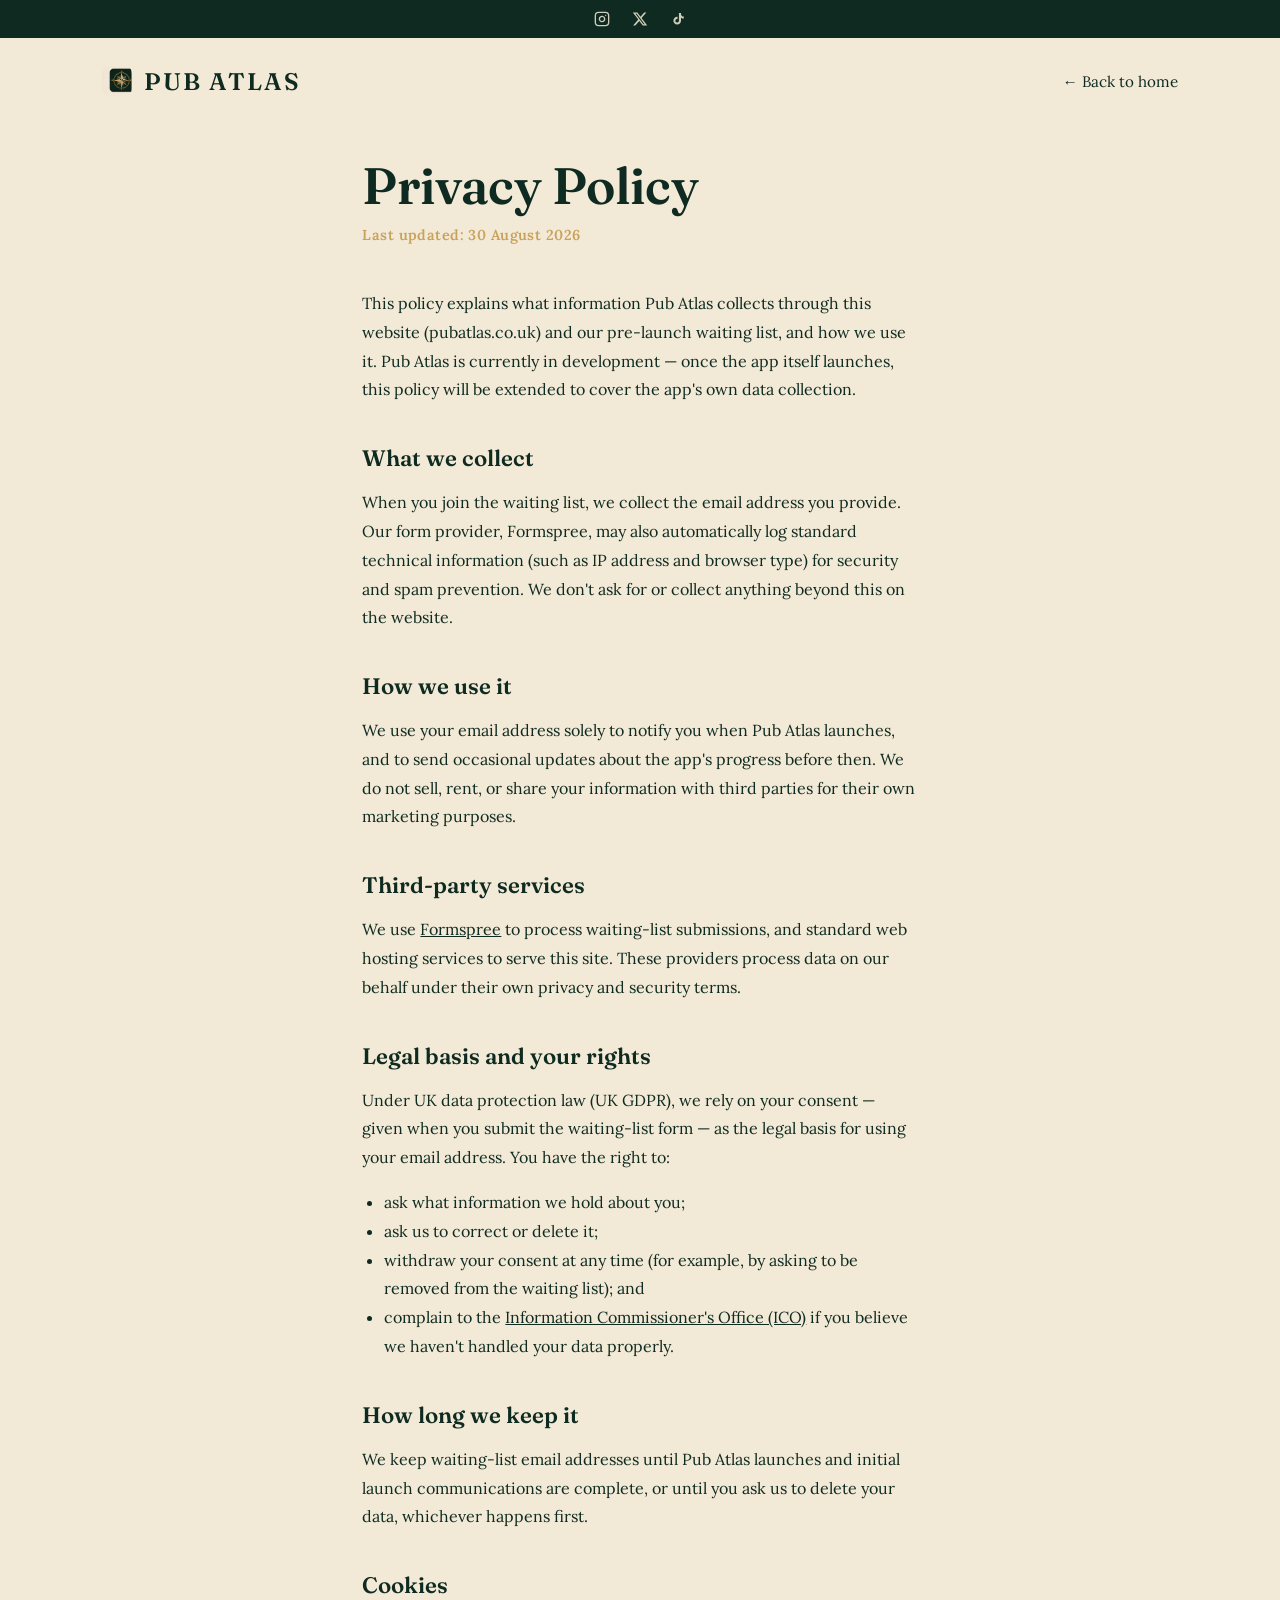
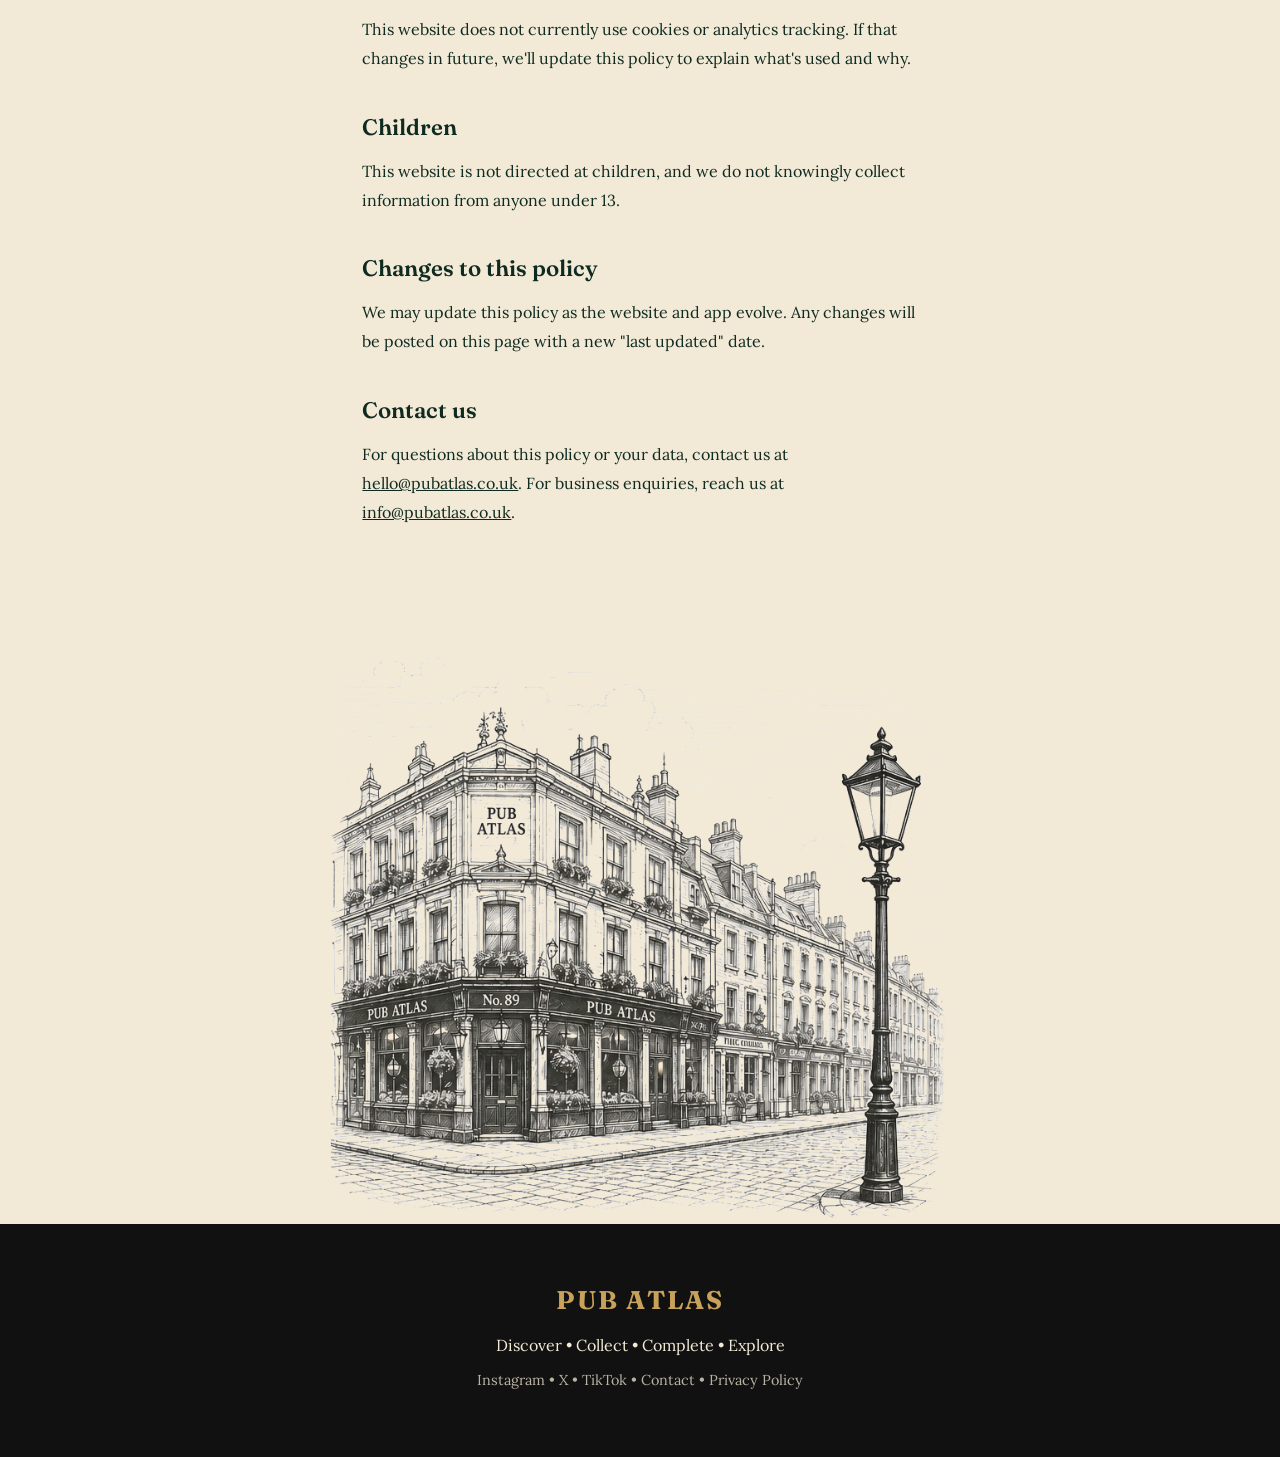
==== privacy.html @ c379e3a4 "Add files via upload" ====
<!DOCTYPE html>
<html lang="en">

<head>
    <meta charset="UTF-8">
    <meta name="viewport" content="width=device-width, initial-scale=1.0">

    <title>Privacy Policy | Pub Atlas</title>
    <meta name="description" content="How Pub Atlas collects and uses your information on pubatlas.co.uk and the waiting list.">
    <meta name="robots" content="noindex">

    <link rel="icon" href="assets/favicon/favicon.ico" sizes="any">
    <link rel="icon" type="image/png" sizes="32x32" href="assets/favicon/favicon-32.png">
    <link rel="icon" type="image/png" sizes="16x16" href="assets/favicon/favicon-16.png">
    <link rel="apple-touch-icon" sizes="180x180" href="assets/favicon/apple-touch-icon.png">

    <link rel="preconnect" href="https://fonts.googleapis.com">
    <link rel="preconnect" href="https://fonts.gstatic.com" crossorigin>
    <link href="https://fonts.googleapis.com/css2?family=Fraunces:opsz,wght@9..144,400;9..144,500;9..144,600;9..144,700&family=Lora:wght@400;500;600&display=swap" rel="stylesheet">

    <style>

        :root {
            --atlas-green: #0F2B21;
            --heritage-gold: #C8A15A;
            --vellum: #F2E9D6;
            --pub-black: #111111;
            --old-brick: #7A1F20;
        }

        * {
            box-sizing: border-box;
        }

        html {
            scroll-behavior: smooth;
        }

        body {
            margin: 0;
            color: var(--atlas-green);
            background-color: var(--vellum);
            font-family: "Lora", Georgia, serif;
        }

        img {
            max-width: 100%;
            display: block;
        }

        /* Top social bar */
        .top-bar {
            height: 38px;
            display: flex;
            justify-content: center;
            align-items: center;
            gap: 22px;
            background: var(--atlas-green);
        }

        .top-bar a {
            display: flex;
            color: var(--vellum);
            opacity: 0.85;
            transition: opacity 0.2s ease, color 0.2s ease;
        }

        .top-bar a:hover {
            opacity: 1;
            color: var(--heritage-gold);
        }

        .top-bar svg {
            width: 16px;
            height: 16px;
        }

        /* Nav */
        nav {
            max-width: 1400px;
            margin: 0 auto;
            padding: 28px 8%;
            display: flex;
            align-items: center;
            justify-content: space-between;
        }

        .brand {
            display: flex;
            align-items: center;
            gap: 12px;
            text-decoration: none;
        }

        .brand img {
            width: 30px;
            height: 30px;
            border-radius: 7px;
        }

        .brand span {
            font-family: "Fraunces", Georgia, serif;
            font-size: 1.5rem;
            font-weight: 600;
            letter-spacing: 0.08em;
            color: var(--atlas-green);
        }

        nav a.back {
            color: var(--atlas-green);
            text-decoration: none;
            font-size: 0.95rem;
        }

        nav a.back:hover {
            opacity: 0.6;
        }

        /* Article */
        main {
            max-width: 760px;
            margin: 0 auto;
            padding: 20px 8% 100px;
        }

        h1 {
            font-family: "Fraunces", Georgia, serif;
            font-size: clamp(2.4rem, 5vw, 3.2rem);
            font-weight: 600;
            margin: 10px 0 6px;
        }

        .updated {
            color: var(--heritage-gold);
            font-weight: 600;
            font-size: 0.9rem;
            letter-spacing: 0.03em;
            margin: 0 0 40px;
        }

        h2 {
            font-family: "Fraunces", Georgia, serif;
            font-size: 1.4rem;
            font-weight: 600;
            margin: 40px 0 14px;
        }

        p, li {
            line-height: 1.8;
            font-size: 1rem;
        }

        ul {
            padding-left: 22px;
        }

        a.inline {
            color: var(--atlas-green);
        }

        a.inline:hover {
            color: var(--old-brick);
        }

        strong {
            color: var(--atlas-green);
        }

        /* Footer */
        .footer-illustration {
            background: var(--vellum);
            display: flex;
            justify-content: center;
            padding: 0 8%;
            overflow: hidden;
        }

        .footer-illustration img {
            width: 100%;
            max-width: 620px;
            opacity: 0.9;
        }

        footer {
            padding: 45px 8% 55px;
            background: var(--pub-black);
            color: var(--vellum);
            text-align: center;
        }

        footer p {
            margin: 8px 0;
        }

        footer strong {
            color: var(--heritage-gold);
            font-family: "Fraunces", Georgia, serif;
            font-size: 1.6rem;
            letter-spacing: 0.08em;
        }

        .footer-links {
            font-size: 0.9rem;
            opacity: 0.75;
        }

        .footer-links a {
            color: inherit;
            text-decoration: none;
        }

        .footer-links a:hover {
            color: var(--heritage-gold);
        }

        @media (max-width: 700px) {
            nav {
                padding: 22px 7%;
            }

            .brand span {
                font-size: 1.2rem;
            }

            main {
                padding: 10px 7% 80px;
            }
        }

    </style>
</head>

<body>

    <!-- Top social bar -->
    <div class="top-bar">
        <a href="https://www.instagram.com/pubatlasuk/" target="_blank" rel="noopener" aria-label="Instagram">
            <svg viewBox="0 0 24 24" fill="none" stroke="currentColor" stroke-width="2" stroke-linecap="round" stroke-linejoin="round">
                <rect x="2" y="2" width="20" height="20" rx="5" ry="5"></rect>
                <path d="M16 11.37A4 4 0 1 1 12.63 8 4 4 0 0 1 16 11.37z"></path>
                <line x1="17.5" y1="6.5" x2="17.51" y2="6.5"></line>
            </svg>
        </a>
        <a href="https://x.com/pubatlasuk" target="_blank" rel="noopener" aria-label="X (Twitter)">
            <svg viewBox="0 0 24 24" fill="currentColor">
                <path d="M18.244 2.25h3.308l-7.227 8.26 8.502 11.24H16.17l-5.214-6.817L4.99 21.75H1.68l7.73-8.835L1.254 2.25H8.08l4.713 6.231zm-1.161 17.52h1.833L7.084 4.126H5.117z"></path>
            </svg>
        </a>
        <a href="https://www.tiktok.com/@pubatlasuk" target="_blank" rel="noopener" aria-label="TikTok">
            <svg viewBox="0 0 24 24" fill="currentColor">
                <path d="M16.5 3h-3.1v11.6a2.7 2.7 0 1 1-2.1-2.63V8.8a5.7 5.7 0 1 0 5.2 5.68V9.94a7.3 7.3 0 0 0 4.2 1.33V8.2a4.2 4.2 0 0 1-4.2-4.2z"></path>
            </svg>
        </a>
    </div>

    <nav>
        <a class="brand" href="index.html">
            <img src="assets/favicon/icon-192.png" alt="Pub Atlas compass mark">
            <span>PUB ATLAS</span>
        </a>

        <a class="back" href="index.html">← Back to home</a>
    </nav>

    <main>

        <h1>Privacy Policy</h1>
        <p class="updated">Last updated: 30 August 2026</p>

        <p>
            This policy explains what information Pub Atlas collects through this website
            (pubatlas.co.uk) and our pre-launch waiting list, and how we use it. Pub Atlas
            is currently in development — once the app itself launches, this policy will
            be extended to cover the app's own data collection.
        </p>

        <h2>What we collect</h2>
        <p>
            When you join the waiting list, we collect the email address you provide.
            Our form provider, Formspree, may also automatically log standard technical
            information (such as IP address and browser type) for security and spam
            prevention. We don't ask for or collect anything beyond this on the website.
        </p>

        <h2>How we use it</h2>
        <p>
            We use your email address solely to notify you when Pub Atlas launches, and
            to send occasional updates about the app's progress before then. We do not
            sell, rent, or share your information with third parties for their own
            marketing purposes.
        </p>

        <h2>Third-party services</h2>
        <p>
            We use <a class="inline" href="https://formspree.io/legal/privacy-policy" target="_blank" rel="noopener">Formspree</a>
            to process waiting-list submissions, and standard web hosting services to
            serve this site. These providers process data on our behalf under their own
            privacy and security terms.
        </p>

        <h2>Legal basis and your rights</h2>
        <p>
            Under UK data protection law (UK GDPR), we rely on your consent — given when
            you submit the waiting-list form — as the legal basis for using your email
            address. You have the right to:
        </p>
        <ul>
            <li>ask what information we hold about you;</li>
            <li>ask us to correct or delete it;</li>
            <li>withdraw your consent at any time (for example, by asking to be removed from the waiting list); and</li>
            <li>complain to the <a class="inline" href="https://ico.org.uk/make-a-complaint/" target="_blank" rel="noopener">Information Commissioner's Office (ICO)</a> if you believe we haven't handled your data properly.</li>
        </ul>

        <h2>How long we keep it</h2>
        <p>
            We keep waiting-list email addresses until Pub Atlas launches and initial
            launch communications are complete, or until you ask us to delete your data,
            whichever happens first.
        </p>

        <h2>Cookies</h2>
        <p>
            This website does not currently use cookies or analytics tracking. If that
            changes in future, we'll update this policy to explain what's used and why.
        </p>

        <h2>Children</h2>
        <p>
            This website is not directed at children, and we do not knowingly collect
            information from anyone under 13.
        </p>

        <h2>Changes to this policy</h2>
        <p>
            We may update this policy as the website and app evolve. Any changes will be
            posted on this page with a new "last updated" date.
        </p>

        <h2>Contact us</h2>
        <p>
            For questions about this policy or your data, contact us at
            <a class="inline" href="mailto:hello@pubatlas.co.uk">hello@pubatlas.co.uk</a>.
            For business enquiries, reach us at
            <a class="inline" href="mailto:info@pubatlas.co.uk">info@pubatlas.co.uk</a>.
        </p>

    </main>

    <div class="footer-illustration">
        <img src="assets/pubsketch-transparent.png" alt="" role="presentation">
    </div>

    <footer>
        <p><strong>PUB ATLAS</strong></p>

        <p>
            Discover • Collect • Complete • Explore
        </p>

        <p class="footer-links">
            <a href="https://www.instagram.com/pubatlasuk/" target="_blank" rel="noopener">Instagram</a> •
            <a href="https://x.com/pubatlasuk" target="_blank" rel="noopener">X</a> •
            <a href="https://www.tiktok.com/@pubatlasuk" target="_blank" rel="noopener">TikTok</a> •
            <a href="mailto:hello@pubatlas.co.uk">Contact</a> •
            <a href="privacy.html">Privacy Policy</a>
        </p>
    </footer>

</body>

</html>
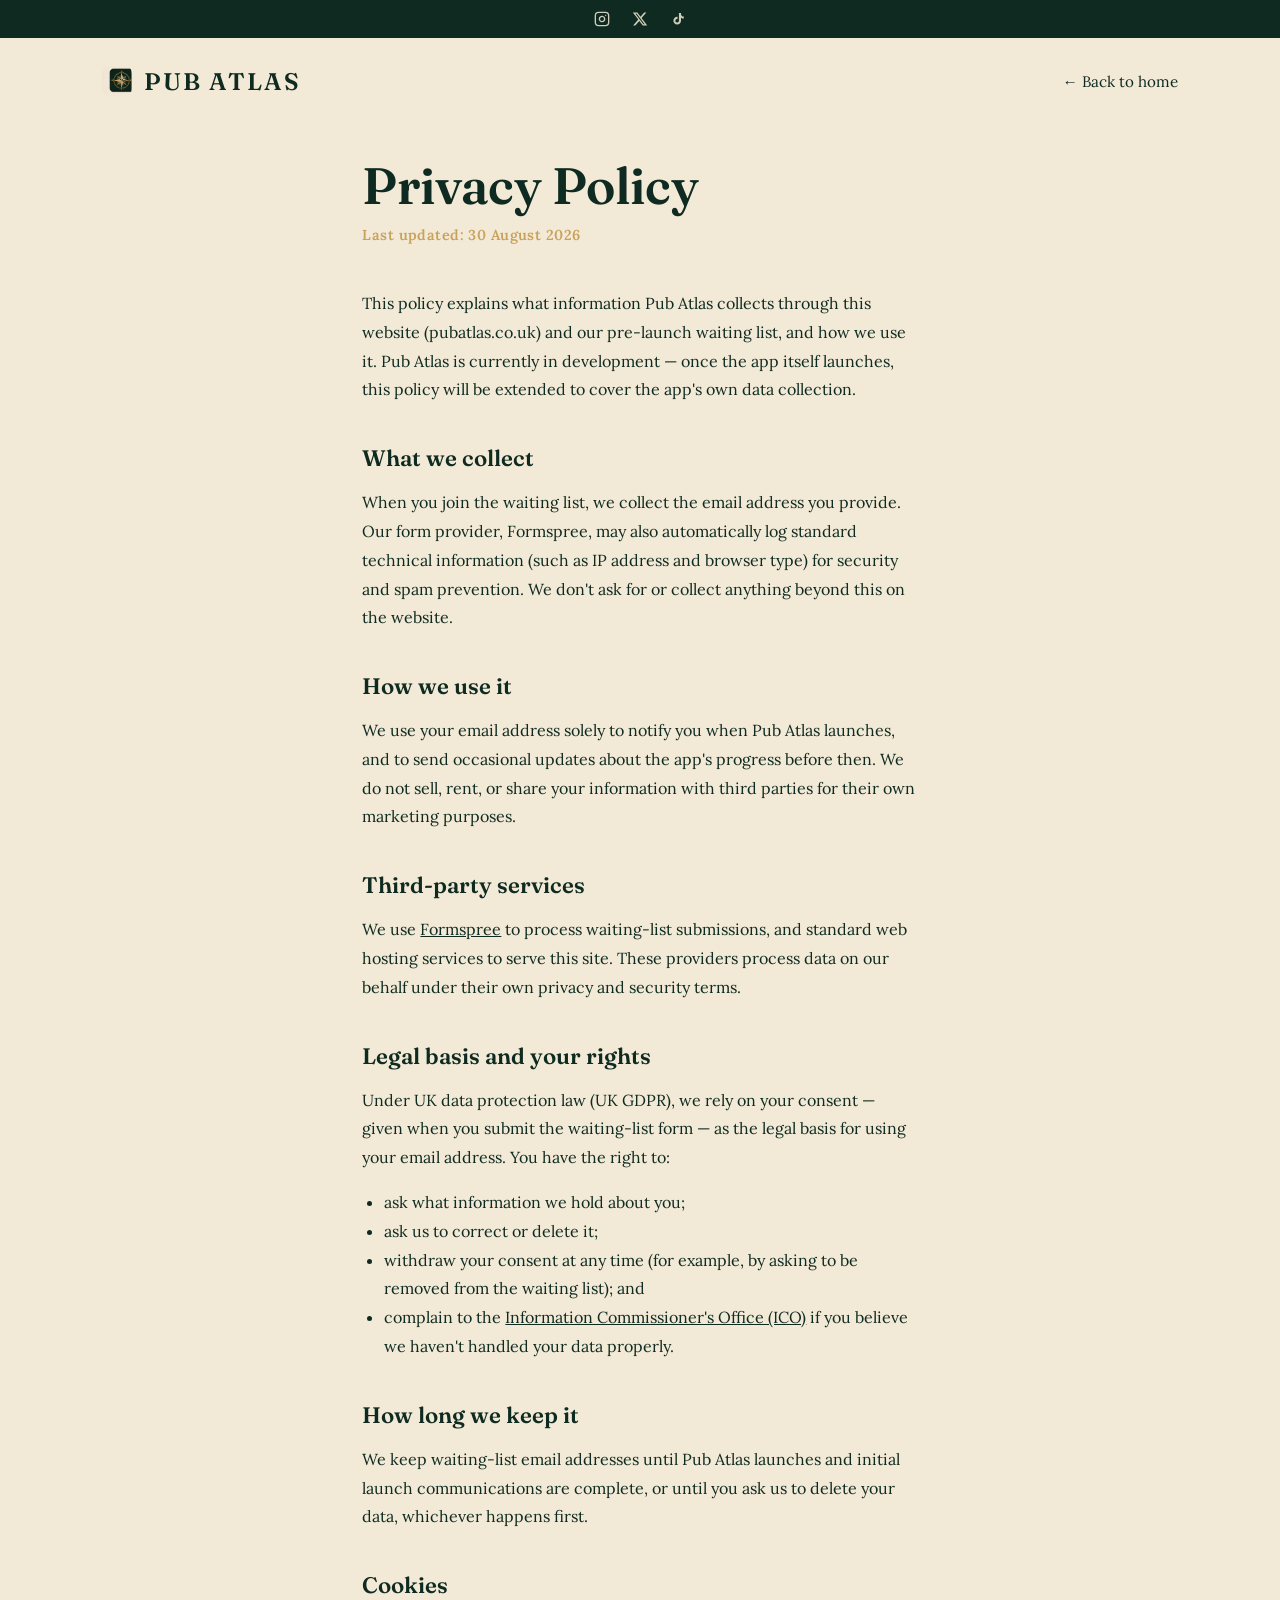
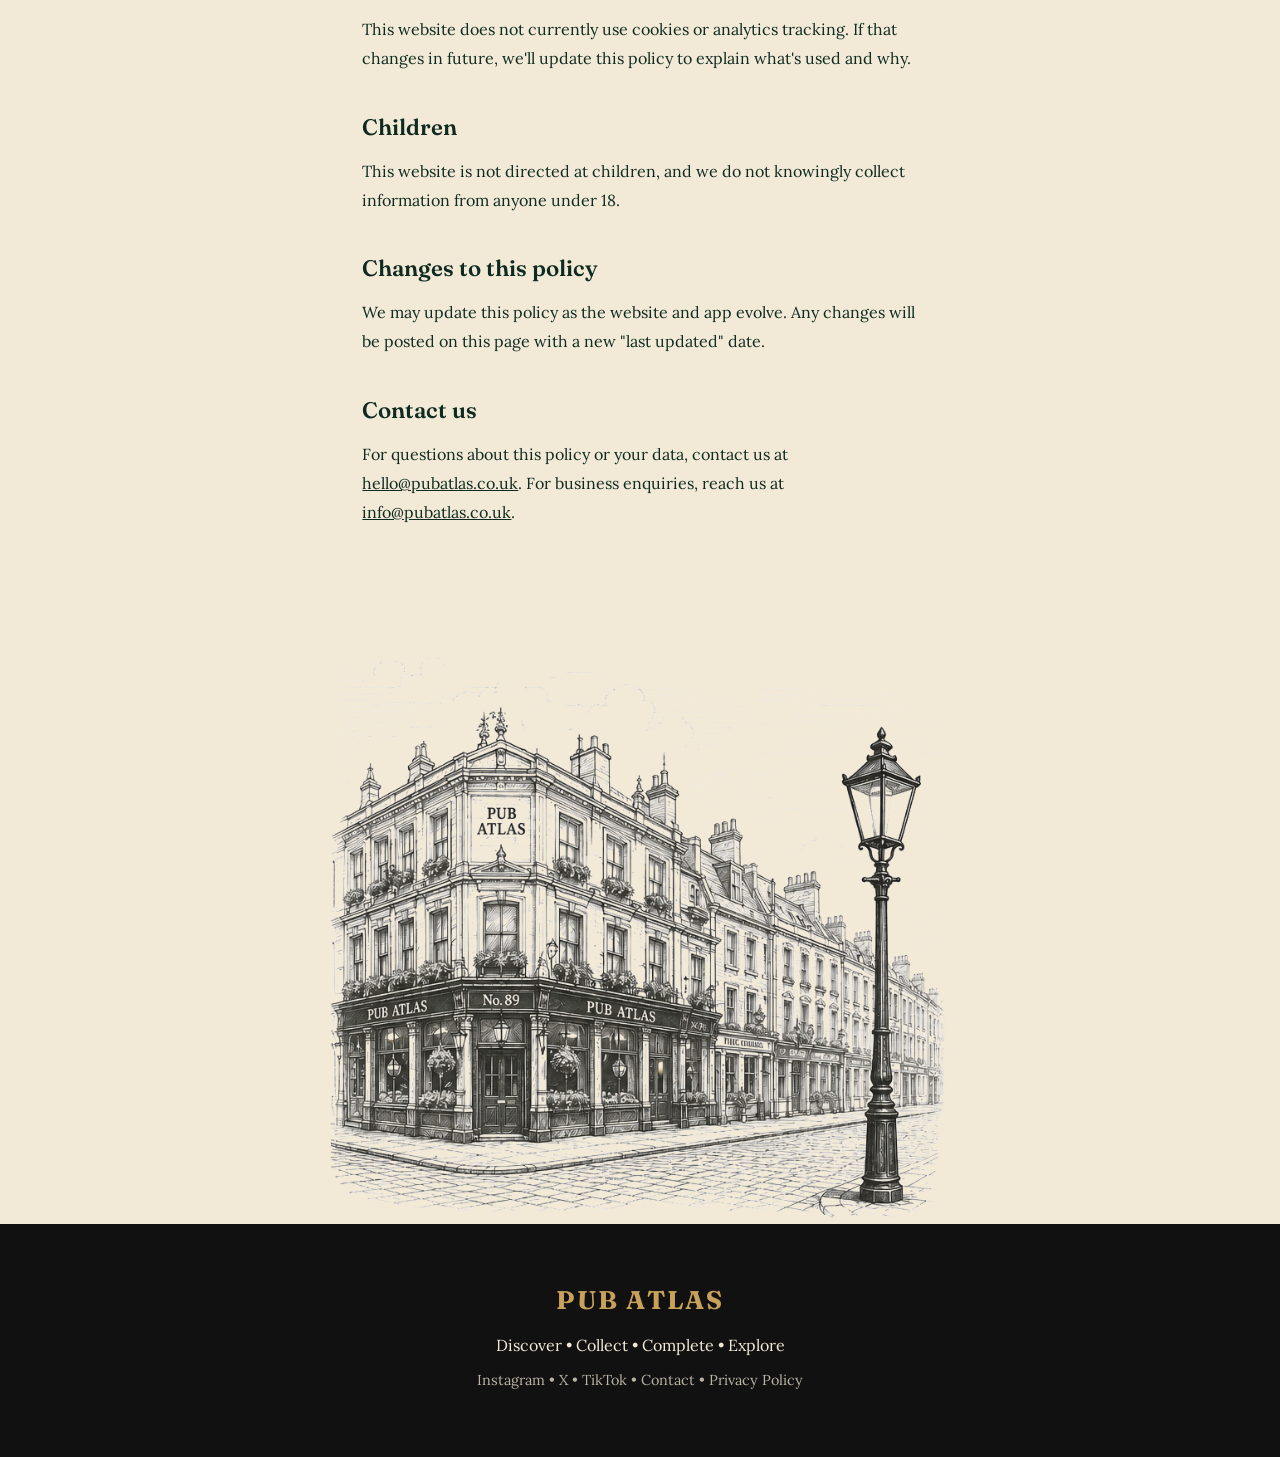
==== commit 92ff11d0: "Update age limit for information collection policy" ====
--- a/privacy.html
+++ b/privacy.html
@@ -327,7 +327,7 @@
         <h2>Children</h2>
         <p>
             This website is not directed at children, and we do not knowingly collect
-            information from anyone under 13.
+            information from anyone under 18.
         </p>
 
         <h2>Changes to this policy</h2>
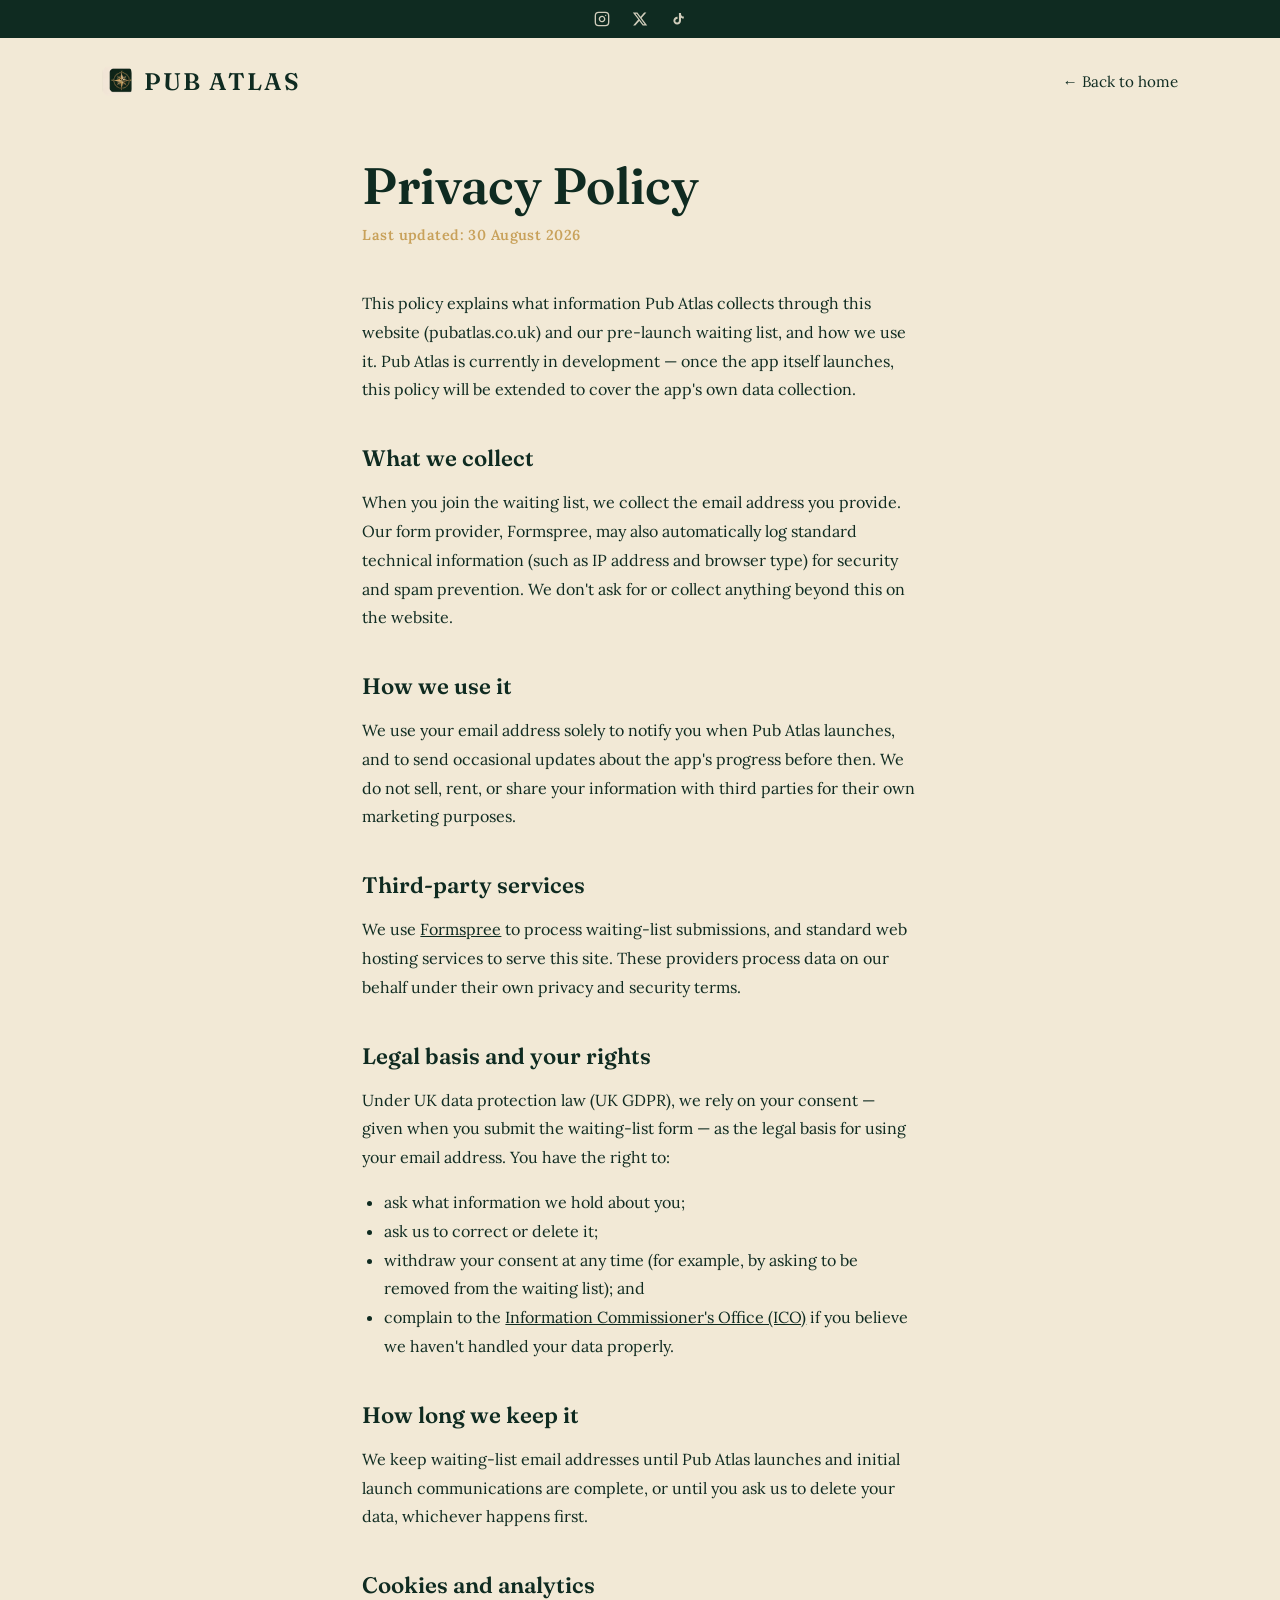
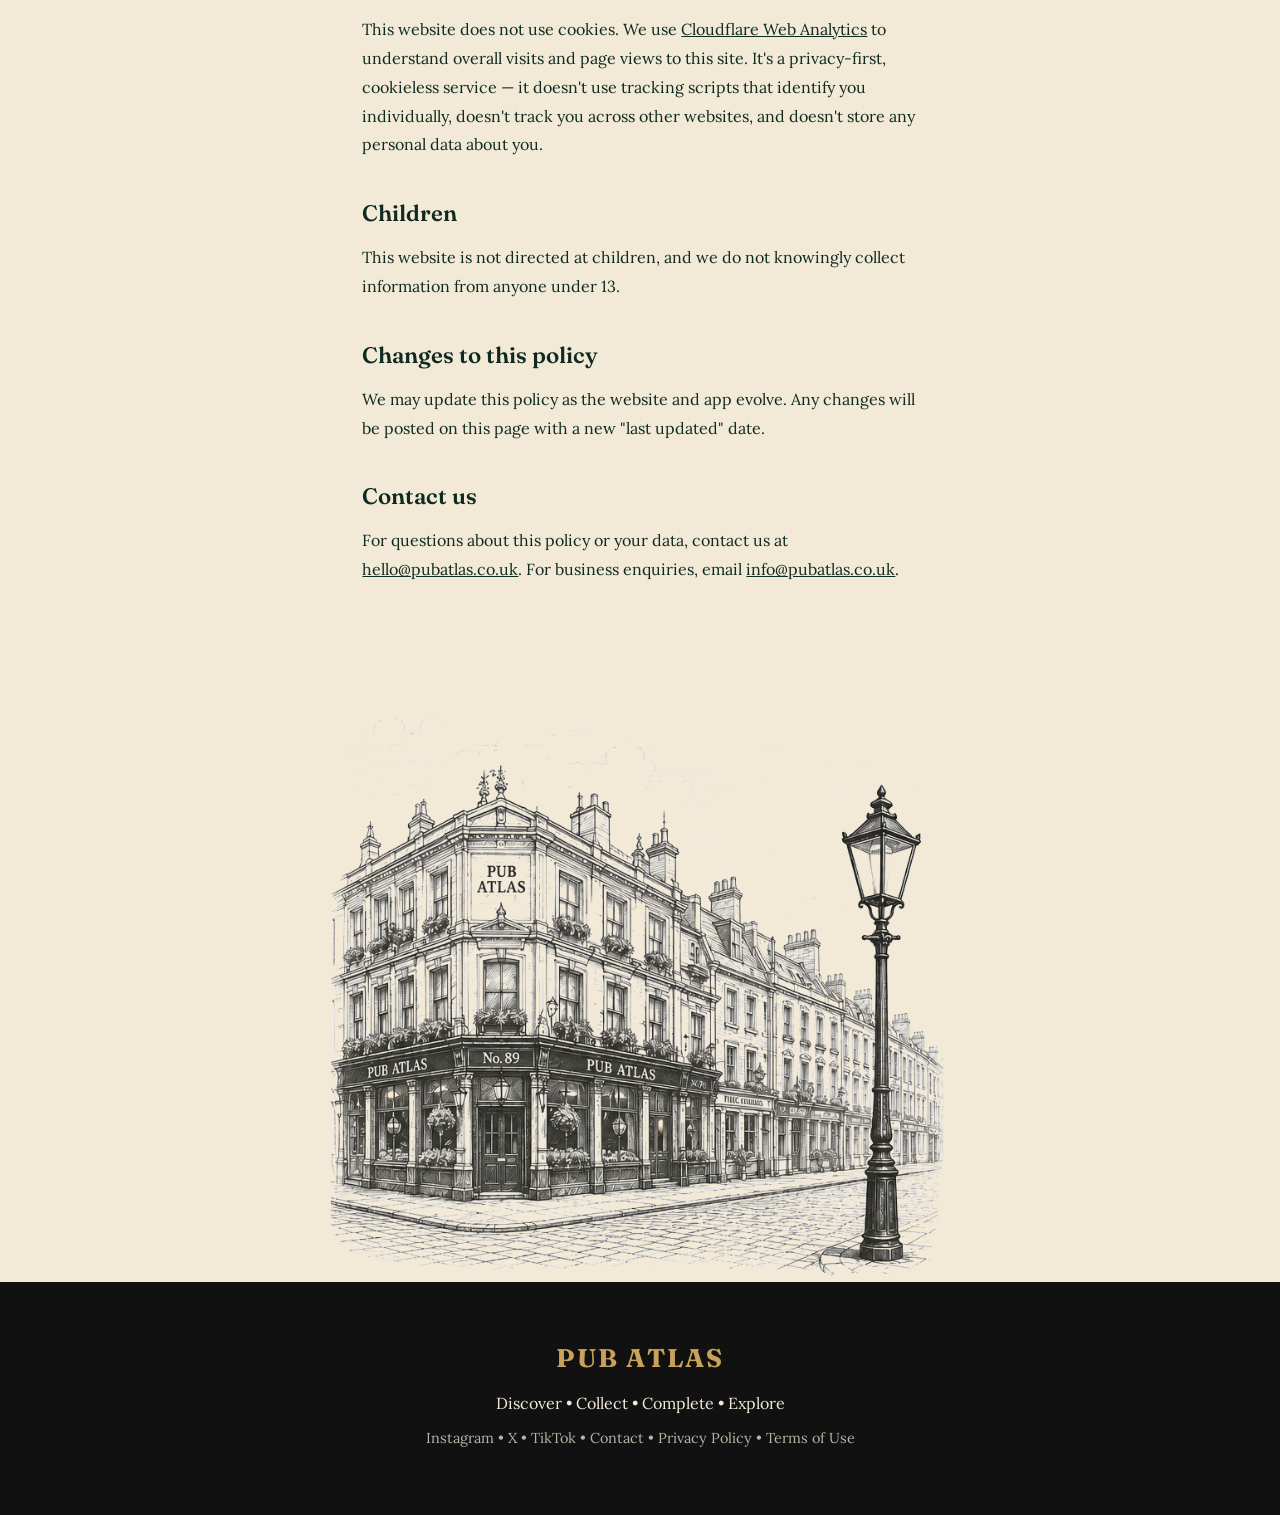
==== commit fbd35bd5: "Add files via upload" ====
--- a/privacy.html
+++ b/privacy.html
@@ -318,16 +318,20 @@
             whichever happens first.
         </p>
 
-        <h2>Cookies</h2>
-        <p>
-            This website does not currently use cookies or analytics tracking. If that
-            changes in future, we'll update this policy to explain what's used and why.
+        <h2>Cookies and analytics</h2>
+        <p>
+            This website does not use cookies. We use
+            <a class="inline" href="https://www.cloudflare.com/web-analytics/" target="_blank" rel="noopener">Cloudflare Web Analytics</a>
+            to understand overall visits and page views to this site. It's a
+            privacy-first, cookieless service — it doesn't use tracking scripts that
+            identify you individually, doesn't track you across other websites, and
+            doesn't store any personal data about you.
         </p>
 
         <h2>Children</h2>
         <p>
             This website is not directed at children, and we do not knowingly collect
-            information from anyone under 18.
+            information from anyone under 13.
         </p>
 
         <h2>Changes to this policy</h2>
@@ -340,7 +344,7 @@
         <p>
             For questions about this policy or your data, contact us at
             <a class="inline" href="mailto:hello@pubatlas.co.uk">hello@pubatlas.co.uk</a>.
-            For business enquiries, reach us at
+            For business enquiries, email
             <a class="inline" href="mailto:info@pubatlas.co.uk">info@pubatlas.co.uk</a>.
         </p>
 
@@ -362,7 +366,8 @@
             <a href="https://x.com/pubatlasuk" target="_blank" rel="noopener">X</a> •
             <a href="https://www.tiktok.com/@pubatlasuk" target="_blank" rel="noopener">TikTok</a> •
             <a href="mailto:hello@pubatlas.co.uk">Contact</a> •
-            <a href="privacy.html">Privacy Policy</a>
+            <a href="privacy.html">Privacy Policy</a> •
+            <a href="terms.html">Terms of Use</a>
         </p>
     </footer>
 
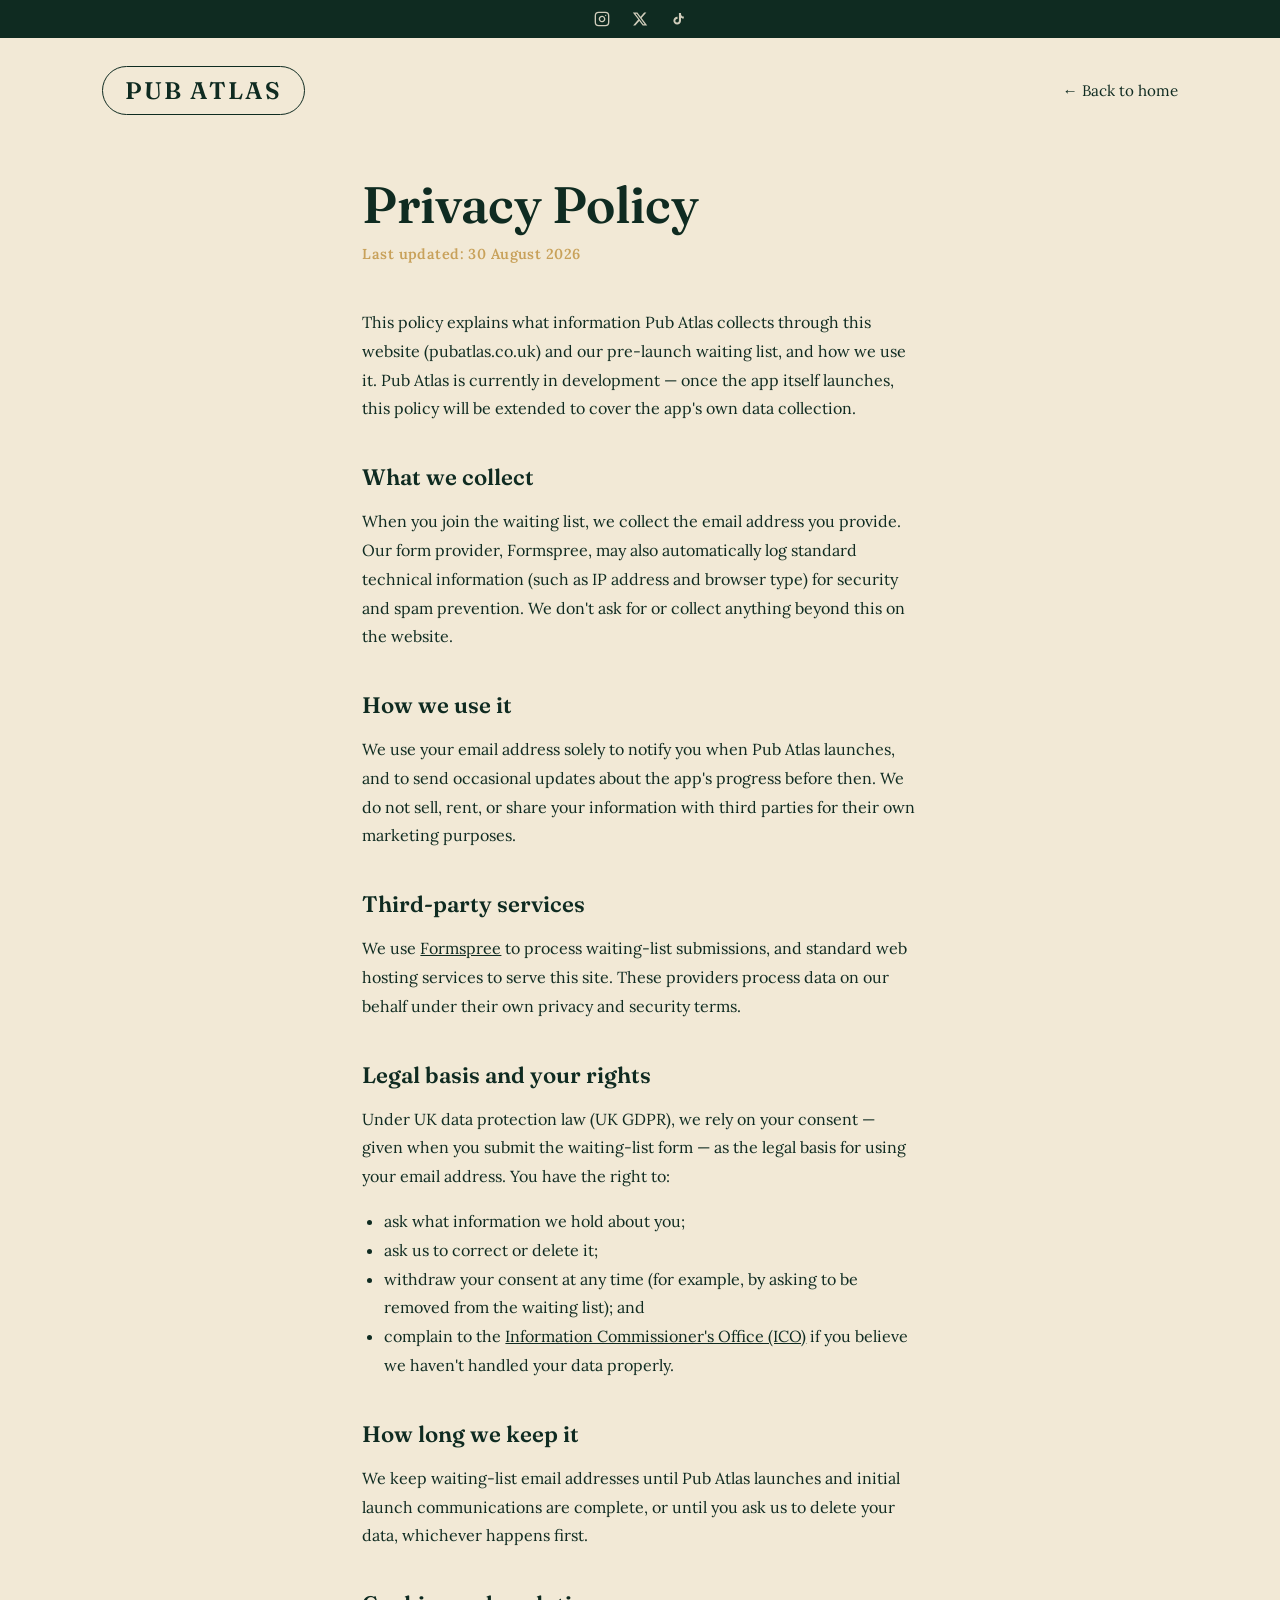
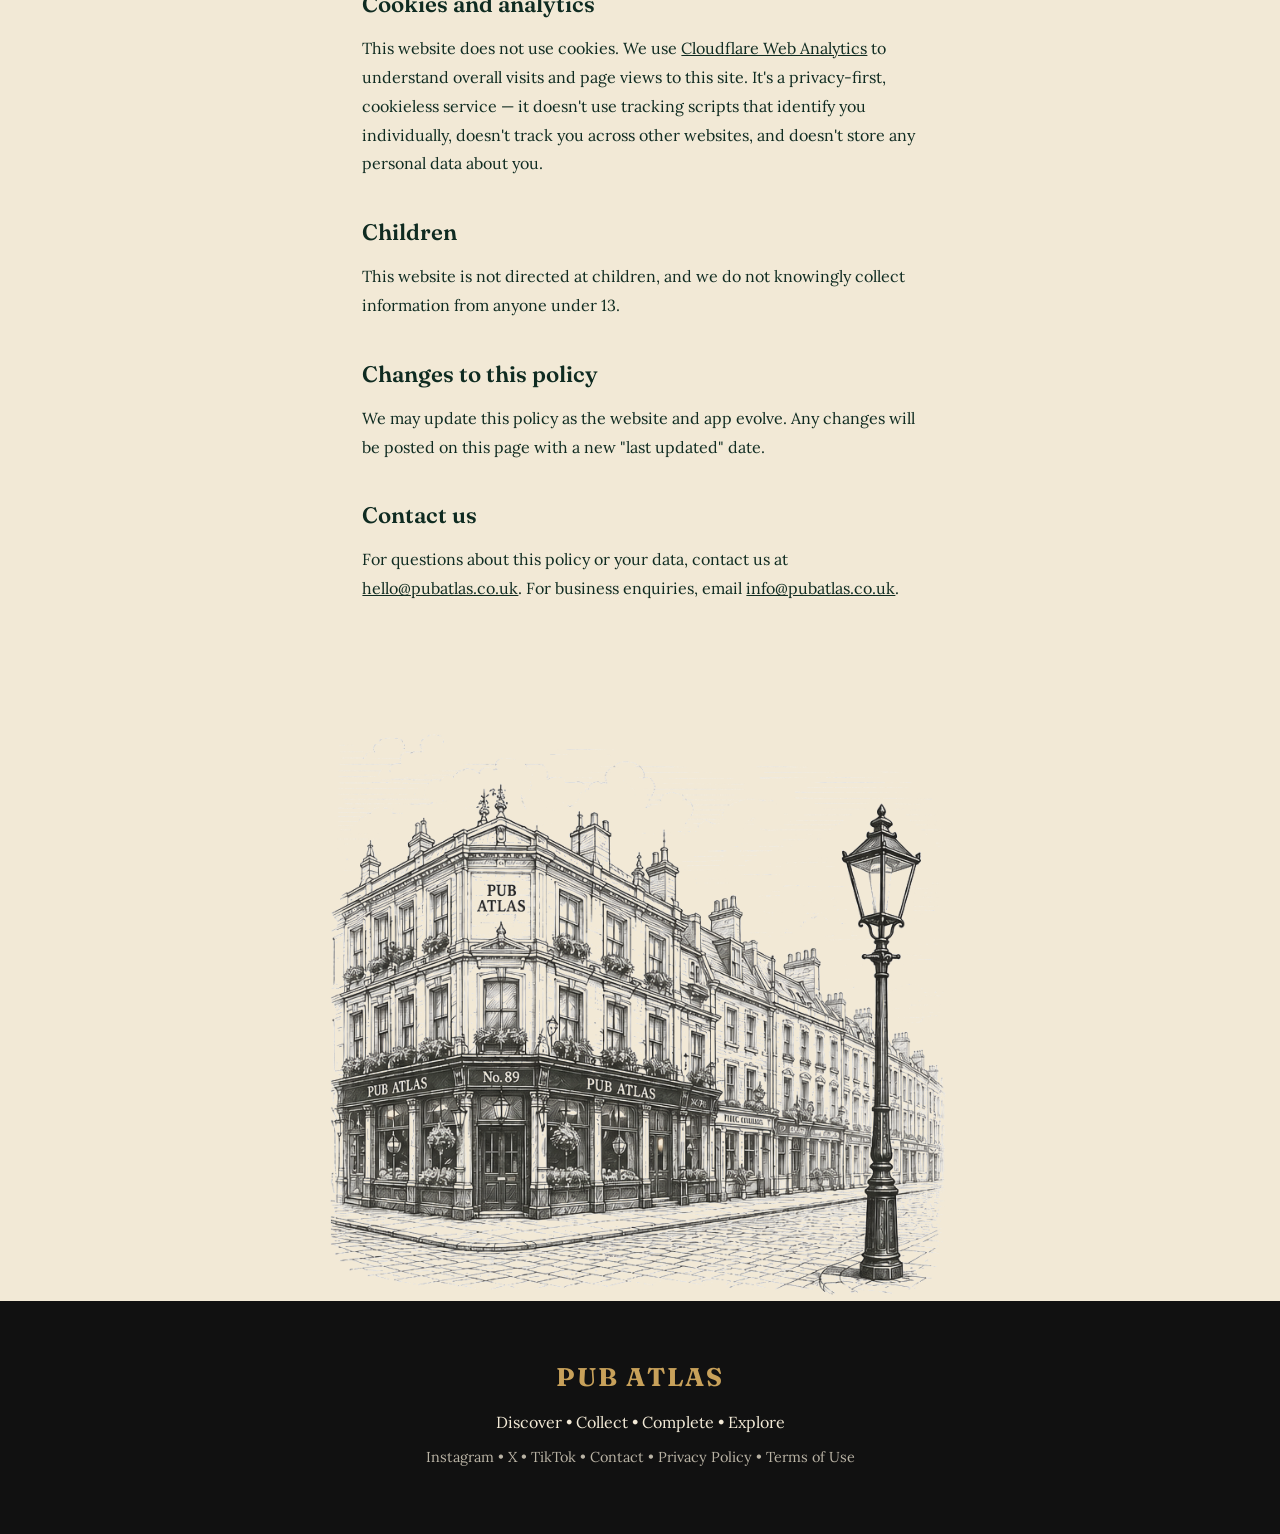
==== commit 634384af: "Add files via upload" ====
--- a/privacy.html
+++ b/privacy.html
@@ -92,18 +92,15 @@
             text-decoration: none;
         }
 
-        .brand img {
-            width: 30px;
-            height: 30px;
-            border-radius: 7px;
-        }
-
         .brand span {
             font-family: "Fraunces", Georgia, serif;
             font-size: 1.5rem;
             font-weight: 600;
             letter-spacing: 0.08em;
             color: var(--atlas-green);
+            border: 1.5px solid var(--atlas-green);
+            border-radius: 999px;
+            padding: 9px 22px;
         }
 
         nav a.back {
@@ -220,6 +217,7 @@
 
             .brand span {
                 font-size: 1.2rem;
+                padding: 7px 16px;
             }
 
             main {
@@ -255,7 +253,6 @@
 
     <nav>
         <a class="brand" href="index.html">
-            <img src="assets/favicon/icon-192.png" alt="Pub Atlas compass mark">
             <span>PUB ATLAS</span>
         </a>
 
